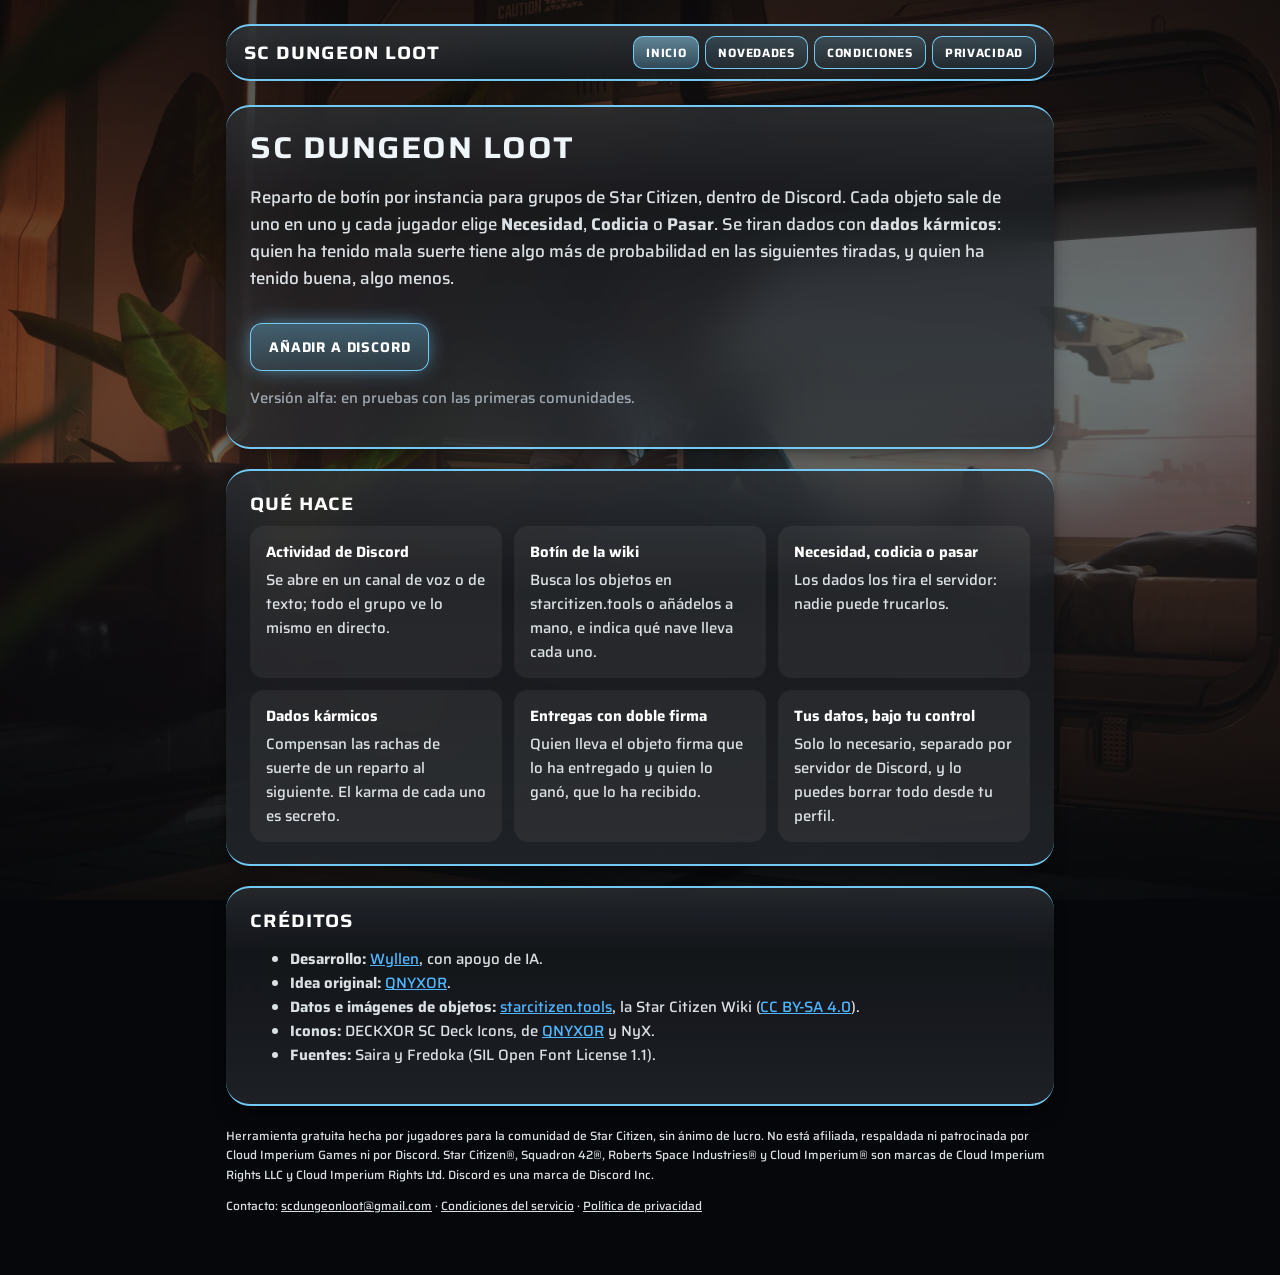
==== index.html @ 1264cee5 "Web pública: portada, novedades, condiciones y privacidad" ====
<!doctype html>
<html lang="es">
<head>
  <meta charset="utf-8">
  <meta name="viewport" content="width=device-width, initial-scale=1">
  <title>SC Dungeon Loot</title>
  <meta name="description" content="Reparto de botín por instancia para grupos de Star Citizen, como actividad de Discord: necesidad, codicia o pasar, con dados kármicos.">
  <link rel="stylesheet" href="assets/estilo.css">
</head>
<body>
  <div class="wrap">
    <header class="topbar">
      <a class="brand" href="./">SC Dungeon Loot</a>
      <nav class="nav">
        <a href="./" aria-current="page">Inicio</a>
        <a href="novedades/">Novedades</a>
        <a href="terms/">Condiciones</a>
        <a href="privacy/">Privacidad</a>
      </nav>
    </header>

    <main>
      <section class="panel">
        <h1>SC Dungeon Loot</h1>
        <p class="lead">Reparto de botín por instancia para grupos de Star Citizen, dentro de Discord. Cada objeto sale de uno en uno y cada jugador elige <strong>Necesidad</strong>, <strong>Codicia</strong> o <strong>Pasar</strong>. Se tiran dados con <strong>dados kármicos</strong>: quien ha tenido mala suerte tiene algo más de probabilidad en las siguientes tiradas, y quien ha tenido buena, algo menos.</p>
        <a class="cta" href="https://discord.com/oauth2/authorize?client_id=1566225336117493991">Añadir a Discord</a>
        <p class="muted">Versión alfa: en pruebas con las primeras comunidades.</p>
      </section>

      <section class="panel">
        <h2>Qué hace</h2>
        <ul class="features">
          <li><strong>Actividad de Discord</strong>Se abre en un canal de voz o de texto; todo el grupo ve lo mismo en directo.</li>
          <li><strong>Botín de la wiki</strong>Busca los objetos en starcitizen.tools o añádelos a mano, e indica qué nave lleva cada uno.</li>
          <li><strong>Necesidad, codicia o pasar</strong>Los dados los tira el servidor: nadie puede trucarlos.</li>
          <li><strong>Dados kármicos</strong>Compensan las rachas de suerte de un reparto al siguiente. El karma de cada uno es secreto.</li>
          <li><strong>Entregas con doble firma</strong>Quien lleva el objeto firma que lo ha entregado y quien lo ganó, que lo ha recibido.</li>
          <li><strong>Tus datos, bajo tu control</strong>Solo lo necesario, separado por servidor de Discord, y lo puedes borrar todo desde tu perfil.</li>
        </ul>
      </section>

      <section class="panel">
        <h2>Créditos</h2>
        <ul>
          <li><strong>Desarrollo:</strong> <a href="https://github.com/GuillemExe">Wyllen</a>, con apoyo de IA.</li>
          <li><strong>Idea original:</strong> <a href="https://qnyxor.nexus/">QNYXOR</a>.</li>
          <li><strong>Datos e imágenes de objetos:</strong> <a href="https://starcitizen.tools/">starcitizen.tools</a>, la Star Citizen Wiki (<a href="https://creativecommons.org/licenses/by-sa/4.0/">CC BY-SA 4.0</a>).</li>
          <li><strong>Iconos:</strong> DECKXOR SC Deck Icons, de <a href="https://qnyxor.nexus/">QNYXOR</a> y NyX.</li>
          <li><strong>Fuentes:</strong> Saira y Fredoka (SIL Open Font License 1.1).</li>
        </ul>
      </section>
    </main>

    <footer class="footer">
      <p>Herramienta gratuita hecha por jugadores para la comunidad de Star Citizen, sin ánimo de lucro. No está afiliada, respaldada ni patrocinada por Cloud Imperium Games ni por Discord. Star Citizen®, Squadron 42®, Roberts Space Industries® y Cloud Imperium® son marcas de Cloud Imperium Rights LLC y Cloud Imperium Rights Ltd. Discord es una marca de Discord Inc.</p>
      <p>Contacto: <a href="mailto:scdungeonloot@gmail.com">scdungeonloot@gmail.com</a> · <a href="terms/">Condiciones del servicio</a> · <a href="privacy/">Política de privacidad</a></p>
    </footer>
  </div>
</body>
</html>
---- assets/estilo.css ----
/* Web pública de SC Dungeon Loot: mismo aspecto que la app (HUD del mobiGlas) */
@font-face {
  font-family: 'Saira';
  font-style: normal;
  font-weight: 400 800;
  font-stretch: 75% 125%;
  font-display: swap;
  src: url('saira-latin.woff2') format('woff2');
}

:root {
  --text: #f0f5fa;
  --muted: rgba(214, 226, 238, 0.68);
  --accent: #4fb6ff;
  --frame: rgba(118, 210, 255, 0.95);
  --tile: rgba(255, 255, 255, 0.055);
  --head: 'Saira', system-ui, sans-serif;
  color-scheme: dark;
}

* { box-sizing: border-box; }

body {
  margin: 0;
  min-height: 100vh;
  font: 500 15px/1.6 'Saira', system-ui, -apple-system, 'Segoe UI', sans-serif;
  color: var(--text);
  background: #05070a url('fondo.webp') center / cover no-repeat fixed;
}
body::before {
  content: ''; position: fixed; inset: 0; z-index: -1; pointer-events: none;
  background: linear-gradient(180deg, rgba(6, 8, 12, 0.72), rgba(6, 8, 12, 0.55) 40%, rgba(6, 8, 12, 0.8));
}

a { color: var(--accent); }
a:hover { color: #9fd8ff; }

.wrap { max-width: 860px; margin: 0 auto; padding: 24px 16px 48px; }

.topbar {
  display: flex; align-items: center; justify-content: space-between; gap: 12px; flex-wrap: wrap;
  padding: 10px 18px; margin-bottom: 24px;
  border-top: 2px solid var(--frame); border-bottom: 2px solid var(--frame); border-radius: 24px;
  background: linear-gradient(180deg, rgba(255, 255, 255, 0.12), rgba(255, 255, 255, 0.04)), rgba(14, 18, 24, 0.78);
  backdrop-filter: blur(20px);
}
.brand { font: 700 18px/1 var(--head); font-variation-settings: 'wdth' 118; letter-spacing: 0.06em; text-transform: uppercase; color: #fff; text-decoration: none; }
.nav { display: flex; flex-wrap: wrap; gap: 6px; }
.nav a {
  padding: 6px 12px; border-radius: 10px; font: 700 12px var(--head); letter-spacing: 0.06em; text-transform: uppercase;
  color: #fff; text-decoration: none; border: 1px solid var(--frame);
  background: linear-gradient(180deg, rgba(118, 210, 255, 0.16), rgba(118, 210, 255, 0.06));
}
.nav a[aria-current='page'] { background: linear-gradient(180deg, rgba(150, 222, 255, 0.5), rgba(118, 210, 255, 0.24)); }

.panel {
  padding: 22px 24px; margin-bottom: 20px; border-radius: 24px;
  border-top: 2px solid var(--frame); border-bottom: 2px solid var(--frame);
  background: linear-gradient(180deg, rgba(255, 255, 255, 0.1), rgba(255, 255, 255, 0.03) 30%, rgba(255, 255, 255, 0.08)), rgba(14, 18, 24, 0.7);
  backdrop-filter: blur(24px);
  box-shadow: 0 3px 5px rgba(0, 0, 0, 0.12), 0 10px 15px rgba(0, 0, 0, 0.28);
}

h1, h2, h3 { font-family: var(--head); font-variation-settings: 'wdth' 118, 'wght' 680; letter-spacing: 0.05em; line-height: 1.25; }
h1 { font-size: 30px; text-transform: uppercase; margin: 0 0 8px; }
h2 { font-size: 18px; text-transform: uppercase; margin: 28px 0 10px; color: #fff; }
h3 { font-size: 15px; margin: 18px 0 6px; }
.panel > h2:first-child { margin-top: 0; }
p, li { color: rgba(240, 245, 250, 0.9); }
.muted { color: var(--muted); }
.lead { font-size: 17px; }

.cta {
  display: inline-flex; align-items: center; gap: 8px; margin: 14px 8px 0 0; padding: 12px 18px; border-radius: 12px;
  font: 700 14px var(--head); letter-spacing: 0.06em; text-transform: uppercase; color: #fff; text-decoration: none;
  border: 1px solid var(--frame); background: linear-gradient(180deg, rgba(118, 210, 255, 0.34), rgba(118, 210, 255, 0.14));
  box-shadow: 0 0 22px -6px rgba(118, 210, 255, 0.9);
}
.cta:hover { color: #fff; background: linear-gradient(180deg, rgba(150, 222, 255, 0.5), rgba(118, 210, 255, 0.24)); }

.features { display: grid; grid-template-columns: repeat(auto-fit, minmax(230px, 1fr)); gap: 12px; list-style: none; padding: 0; margin: 0; }
.features li { padding: 14px 16px; border-radius: 14px; background: var(--tile); }
.features strong { display: block; color: #fff; margin-bottom: 4px; }

table { width: 100%; border-collapse: collapse; font-size: 14px; margin: 8px 0; }
th, td { text-align: left; padding: 8px 10px; border-top: 1px solid rgba(255, 255, 255, 0.08); vertical-align: top; }
th { color: var(--accent); font: 700 12px var(--head); letter-spacing: 0.05em; text-transform: uppercase; }

.footer { font-size: 12px; color: rgba(214, 226, 238, 0.55); line-height: 1.6; }
.footer a { color: inherit; }

@media (max-width: 560px) {
  h1 { font-size: 24px; }
  .panel { padding: 18px 16px; }
}
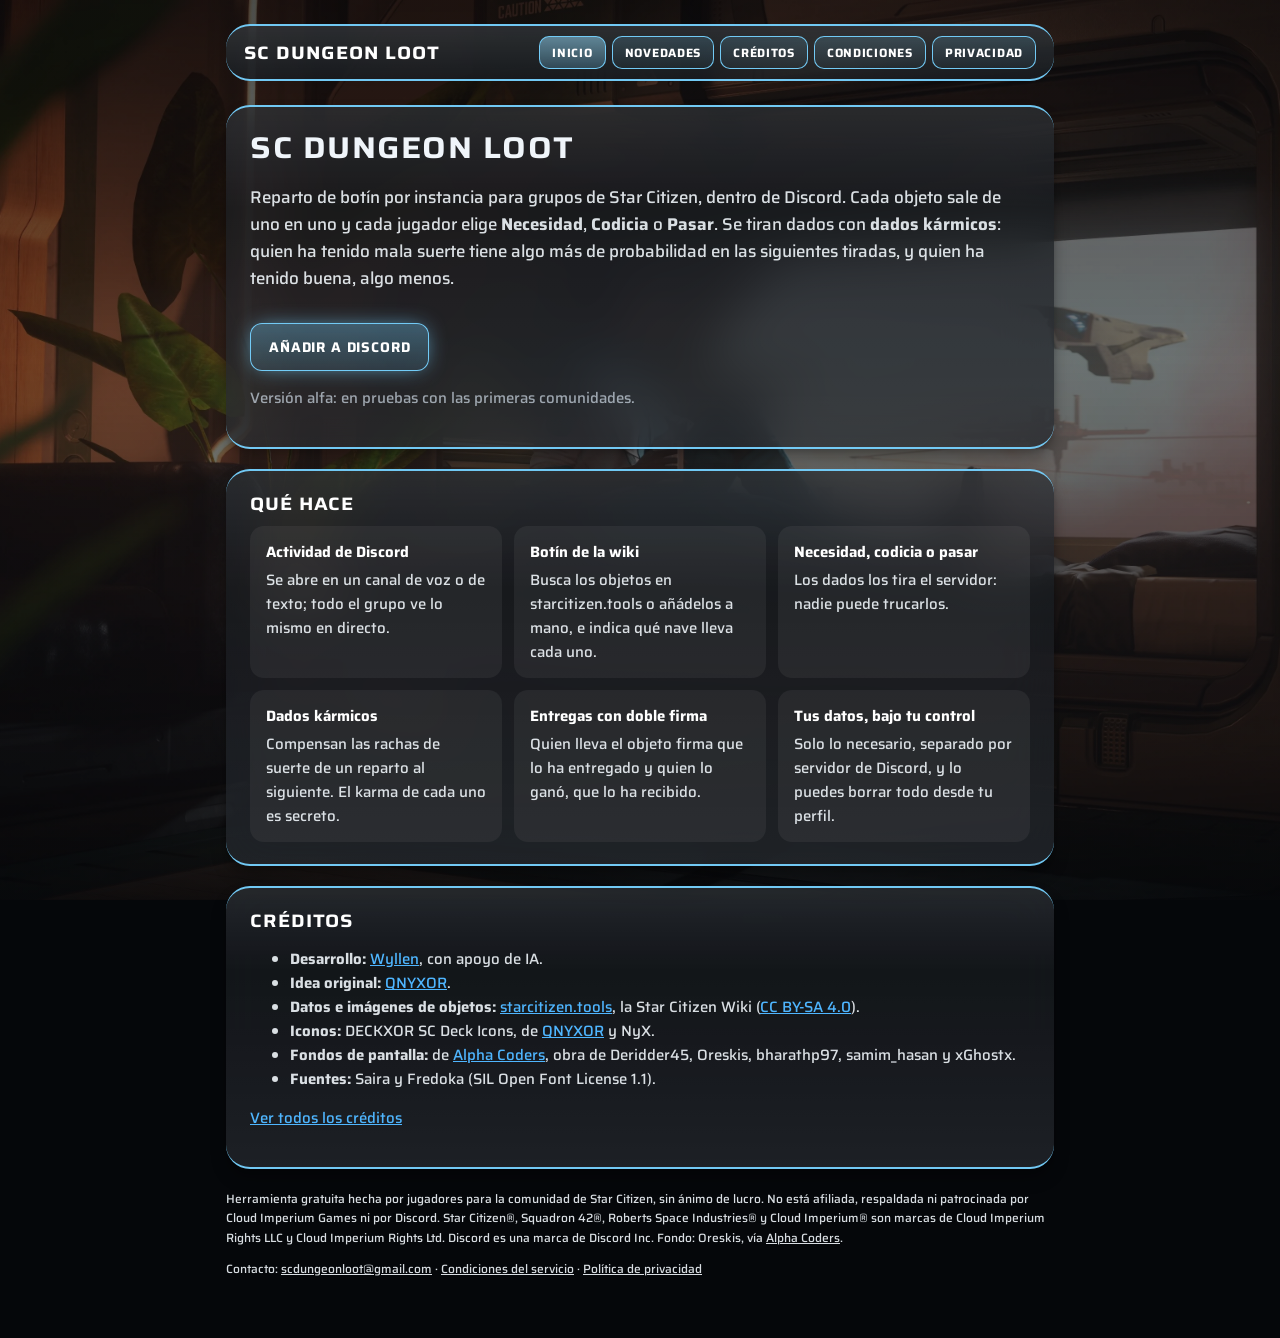
==== commit 9183b975: "Página de créditos: equipo, fondos de Alpha Coders y sus autores, sonidos, iconos y fuentes; crédito" ====
--- a/index.html
+++ b/index.html
@@ -14,6 +14,7 @@
       <nav class="nav">
         <a href="./" aria-current="page">Inicio</a>
         <a href="novedades/">Novedades</a>
+        <a href="creditos/">Créditos</a>
         <a href="terms/">Condiciones</a>
         <a href="privacy/">Privacidad</a>
       </nav>
@@ -46,13 +47,15 @@
           <li><strong>Idea original:</strong> <a href="https://qnyxor.nexus/">QNYXOR</a>.</li>
           <li><strong>Datos e imágenes de objetos:</strong> <a href="https://starcitizen.tools/">starcitizen.tools</a>, la Star Citizen Wiki (<a href="https://creativecommons.org/licenses/by-sa/4.0/">CC BY-SA 4.0</a>).</li>
           <li><strong>Iconos:</strong> DECKXOR SC Deck Icons, de <a href="https://qnyxor.nexus/">QNYXOR</a> y NyX.</li>
+          <li><strong>Fondos de pantalla:</strong> de <a href="https://alphacoders.com/">Alpha Coders</a>, obra de Deridder45, Oreskis, bharathp97, samim_hasan y xGhostx.</li>
           <li><strong>Fuentes:</strong> Saira y Fredoka (SIL Open Font License 1.1).</li>
         </ul>
+        <p><a href="creditos/">Ver todos los créditos</a></p>
       </section>
     </main>
 
     <footer class="footer">
-      <p>Herramienta gratuita hecha por jugadores para la comunidad de Star Citizen, sin ánimo de lucro. No está afiliada, respaldada ni patrocinada por Cloud Imperium Games ni por Discord. Star Citizen®, Squadron 42®, Roberts Space Industries® y Cloud Imperium® son marcas de Cloud Imperium Rights LLC y Cloud Imperium Rights Ltd. Discord es una marca de Discord Inc.</p>
+      <p>Herramienta gratuita hecha por jugadores para la comunidad de Star Citizen, sin ánimo de lucro. No está afiliada, respaldada ni patrocinada por Cloud Imperium Games ni por Discord. Star Citizen®, Squadron 42®, Roberts Space Industries® y Cloud Imperium® son marcas de Cloud Imperium Rights LLC y Cloud Imperium Rights Ltd. Discord es una marca de Discord Inc. Fondo: Oreskis, vía <a href="https://alphacoders.com/">Alpha Coders</a>.</p>
       <p>Contacto: <a href="mailto:scdungeonloot@gmail.com">scdungeonloot@gmail.com</a> · <a href="terms/">Condiciones del servicio</a> · <a href="privacy/">Política de privacidad</a></p>
     </footer>
   </div>
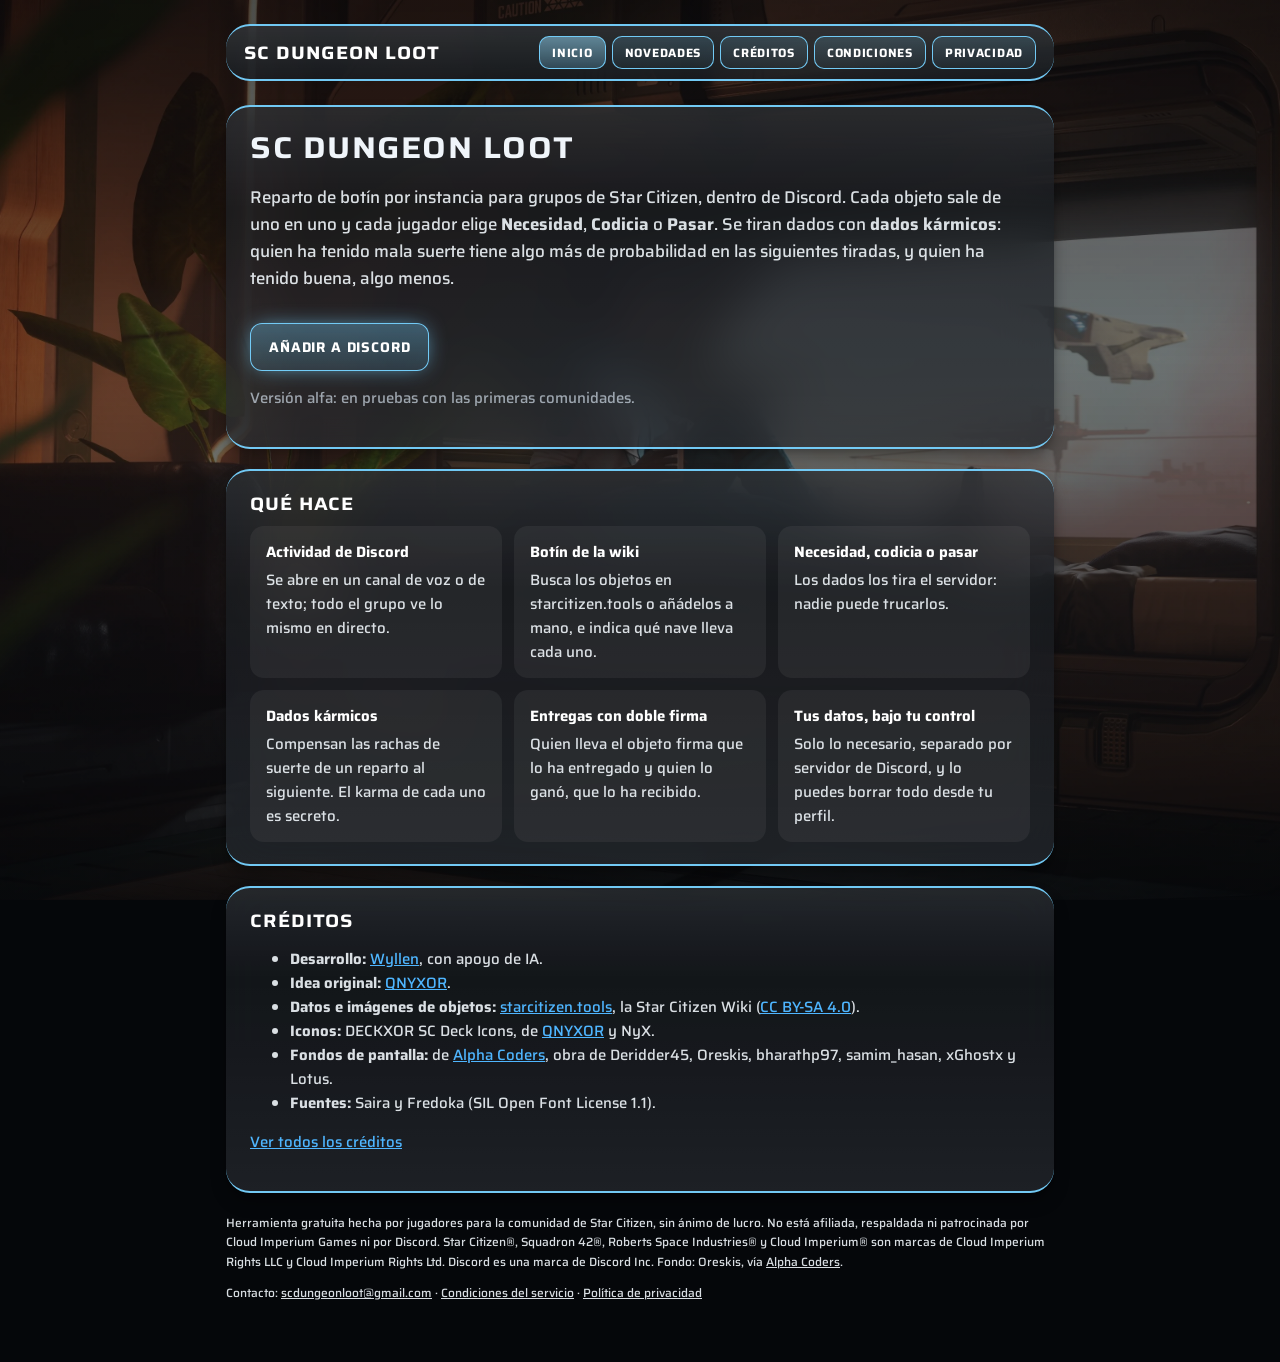
==== commit 4b29b74a: "Privacidad: deuda de karma al borrar los datos; créditos: fondo de Lotus" ====
--- a/index.html
+++ b/index.html
@@ -47,7 +47,7 @@
           <li><strong>Idea original:</strong> <a href="https://qnyxor.nexus/">QNYXOR</a>.</li>
           <li><strong>Datos e imágenes de objetos:</strong> <a href="https://starcitizen.tools/">starcitizen.tools</a>, la Star Citizen Wiki (<a href="https://creativecommons.org/licenses/by-sa/4.0/">CC BY-SA 4.0</a>).</li>
           <li><strong>Iconos:</strong> DECKXOR SC Deck Icons, de <a href="https://qnyxor.nexus/">QNYXOR</a> y NyX.</li>
-          <li><strong>Fondos de pantalla:</strong> de <a href="https://alphacoders.com/">Alpha Coders</a>, obra de Deridder45, Oreskis, bharathp97, samim_hasan y xGhostx.</li>
+          <li><strong>Fondos de pantalla:</strong> de <a href="https://alphacoders.com/">Alpha Coders</a>, obra de Deridder45, Oreskis, bharathp97, samim_hasan, xGhostx y Lotus.</li>
           <li><strong>Fuentes:</strong> Saira y Fredoka (SIL Open Font License 1.1).</li>
         </ul>
         <p><a href="creditos/">Ver todos los créditos</a></p>
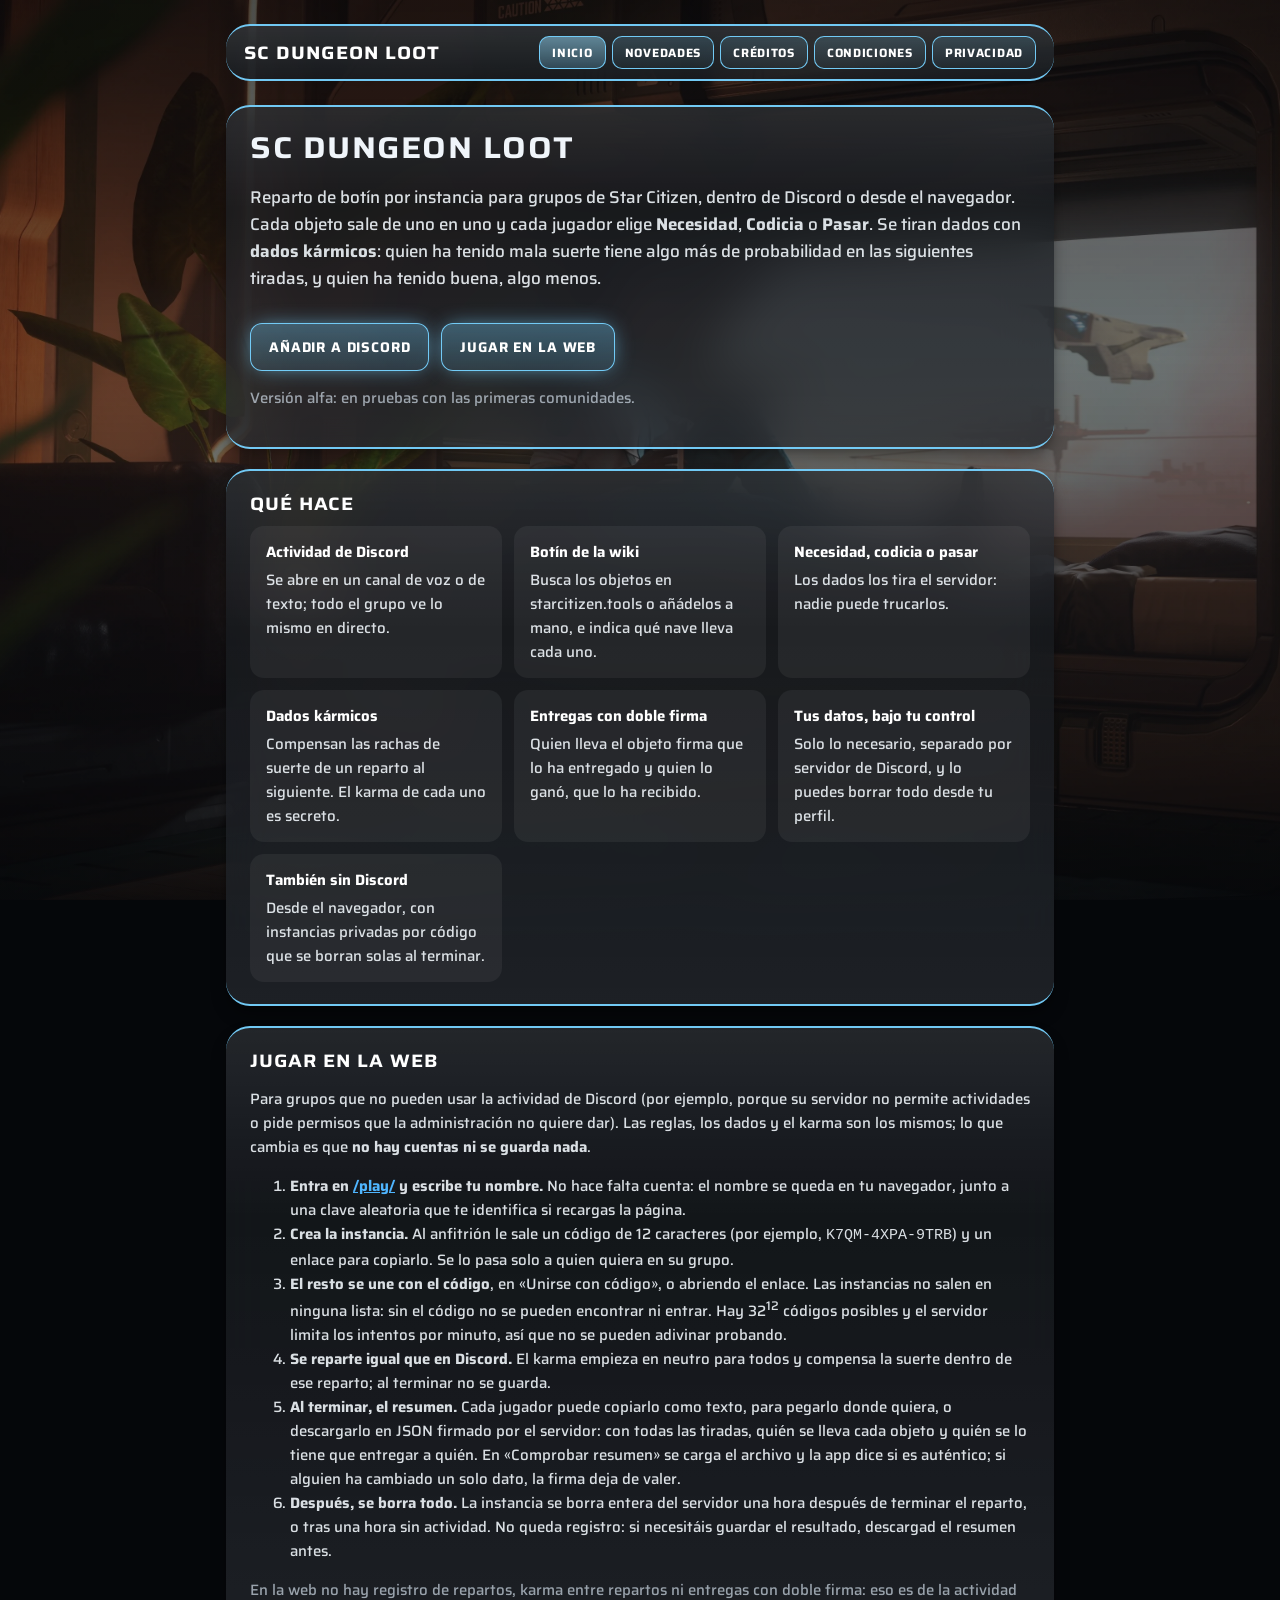
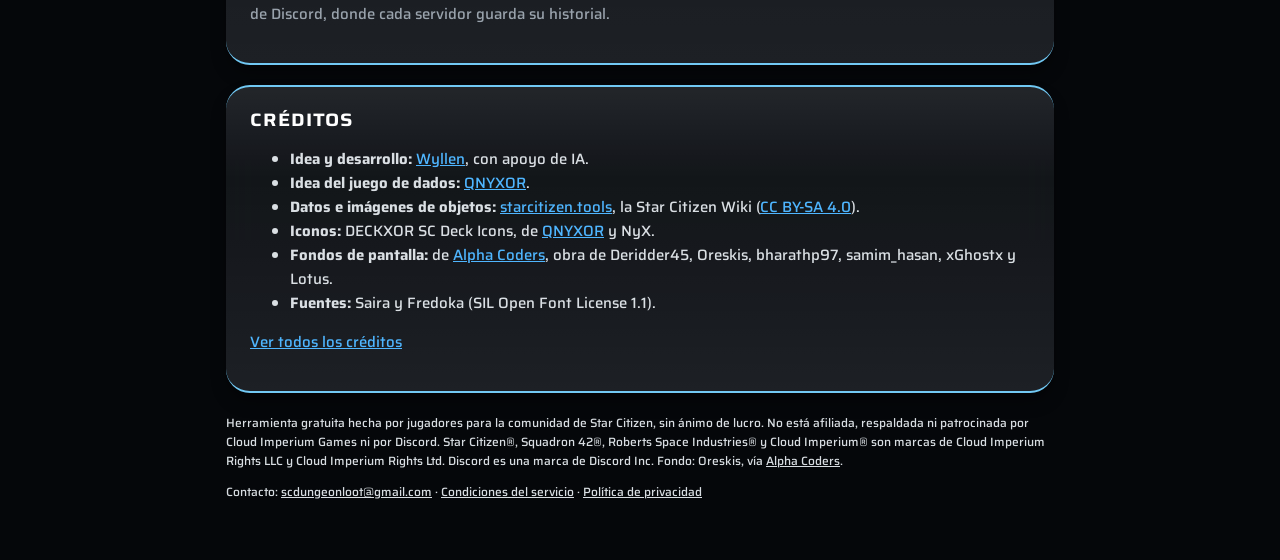
==== commit 2a01744f: "Alfa 0.5: jugar en la web, privacidad y condiciones de la web, y créditos actualizados" ====
--- a/index.html
+++ b/index.html
@@ -4,7 +4,7 @@
   <meta charset="utf-8">
   <meta name="viewport" content="width=device-width, initial-scale=1">
   <title>SC Dungeon Loot</title>
-  <meta name="description" content="Reparto de botín por instancia para grupos de Star Citizen, como actividad de Discord: necesidad, codicia o pasar, con dados kármicos.">
+  <meta name="description" content="Reparto de botín por instancia para grupos de Star Citizen, como actividad de Discord o desde el navegador: necesidad, codicia o pasar, con dados kármicos.">
   <link rel="stylesheet" href="assets/estilo.css">
 </head>
 <body>
@@ -23,8 +23,9 @@
     <main>
       <section class="panel">
         <h1>SC Dungeon Loot</h1>
-        <p class="lead">Reparto de botín por instancia para grupos de Star Citizen, dentro de Discord. Cada objeto sale de uno en uno y cada jugador elige <strong>Necesidad</strong>, <strong>Codicia</strong> o <strong>Pasar</strong>. Se tiran dados con <strong>dados kármicos</strong>: quien ha tenido mala suerte tiene algo más de probabilidad en las siguientes tiradas, y quien ha tenido buena, algo menos.</p>
+        <p class="lead">Reparto de botín por instancia para grupos de Star Citizen, dentro de Discord o desde el navegador. Cada objeto sale de uno en uno y cada jugador elige <strong>Necesidad</strong>, <strong>Codicia</strong> o <strong>Pasar</strong>. Se tiran dados con <strong>dados kármicos</strong>: quien ha tenido mala suerte tiene algo más de probabilidad en las siguientes tiradas, y quien ha tenido buena, algo menos.</p>
         <a class="cta" href="https://discord.com/oauth2/authorize?client_id=1566225336117493991">Añadir a Discord</a>
+        <a class="cta" href="https://sc-dungeon-loot.scdungeonloot.workers.dev/play/">Jugar en la web</a>
         <p class="muted">Versión alfa: en pruebas con las primeras comunidades.</p>
       </section>
 
@@ -37,14 +38,29 @@
           <li><strong>Dados kármicos</strong>Compensan las rachas de suerte de un reparto al siguiente. El karma de cada uno es secreto.</li>
           <li><strong>Entregas con doble firma</strong>Quien lleva el objeto firma que lo ha entregado y quien lo ganó, que lo ha recibido.</li>
           <li><strong>Tus datos, bajo tu control</strong>Solo lo necesario, separado por servidor de Discord, y lo puedes borrar todo desde tu perfil.</li>
+          <li><strong>También sin Discord</strong>Desde el navegador, con instancias privadas por código que se borran solas al terminar.</li>
         </ul>
+      </section>
+
+      <section class="panel">
+        <h2>Jugar en la web</h2>
+        <p>Para grupos que no pueden usar la actividad de Discord (por ejemplo, porque su servidor no permite actividades o pide permisos que la administración no quiere dar). Las reglas, los dados y el karma son los mismos; lo que cambia es que <strong>no hay cuentas ni se guarda nada</strong>.</p>
+        <ol>
+          <li><strong>Entra en <a href="https://sc-dungeon-loot.scdungeonloot.workers.dev/play/">/play/</a> y escribe tu nombre.</strong> No hace falta cuenta: el nombre se queda en tu navegador, junto a una clave aleatoria que te identifica si recargas la página.</li>
+          <li><strong>Crea la instancia.</strong> Al anfitrión le sale un código de 12 caracteres (por ejemplo, <code>K7QM-4XPA-9TRB</code>) y un enlace para copiarlo. Se lo pasa solo a quien quiera en su grupo.</li>
+          <li><strong>El resto se une con el código</strong>, en «Unirse con código», o abriendo el enlace. Las instancias no salen en ninguna lista: sin el código no se pueden encontrar ni entrar. Hay 32<sup>12</sup> códigos posibles y el servidor limita los intentos por minuto, así que no se pueden adivinar probando.</li>
+          <li><strong>Se reparte igual que en Discord.</strong> El karma empieza en neutro para todos y compensa la suerte dentro de ese reparto; al terminar no se guarda.</li>
+          <li><strong>Al terminar, el resumen.</strong> Cada jugador puede copiarlo como texto, para pegarlo donde quiera, o descargarlo en JSON firmado por el servidor: con todas las tiradas, quién se lleva cada objeto y quién se lo tiene que entregar a quién. En «Comprobar resumen» se carga el archivo y la app dice si es auténtico; si alguien ha cambiado un solo dato, la firma deja de valer.</li>
+          <li><strong>Después, se borra todo.</strong> La instancia se borra entera del servidor una hora después de terminar el reparto, o tras una hora sin actividad. No queda registro: si necesitáis guardar el resultado, descargad el resumen antes.</li>
+        </ol>
+        <p class="muted">En la web no hay registro de repartos, karma entre repartos ni entregas con doble firma: eso es de la actividad de Discord, donde cada servidor guarda su historial.</p>
       </section>
 
       <section class="panel">
         <h2>Créditos</h2>
         <ul>
-          <li><strong>Desarrollo:</strong> <a href="https://github.com/GuillemExe">Wyllen</a>, con apoyo de IA.</li>
-          <li><strong>Idea original:</strong> <a href="https://qnyxor.nexus/">QNYXOR</a>.</li>
+          <li><strong>Idea y desarrollo:</strong> <a href="https://github.com/GuillemExe">Wyllen</a>, con apoyo de IA.</li>
+          <li><strong>Idea del juego de dados:</strong> <a href="https://qnyxor.nexus/">QNYXOR</a>.</li>
           <li><strong>Datos e imágenes de objetos:</strong> <a href="https://starcitizen.tools/">starcitizen.tools</a>, la Star Citizen Wiki (<a href="https://creativecommons.org/licenses/by-sa/4.0/">CC BY-SA 4.0</a>).</li>
           <li><strong>Iconos:</strong> DECKXOR SC Deck Icons, de <a href="https://qnyxor.nexus/">QNYXOR</a> y NyX.</li>
           <li><strong>Fondos de pantalla:</strong> de <a href="https://alphacoders.com/">Alpha Coders</a>, obra de Deridder45, Oreskis, bharathp97, samim_hasan, xGhostx y Lotus.</li>
